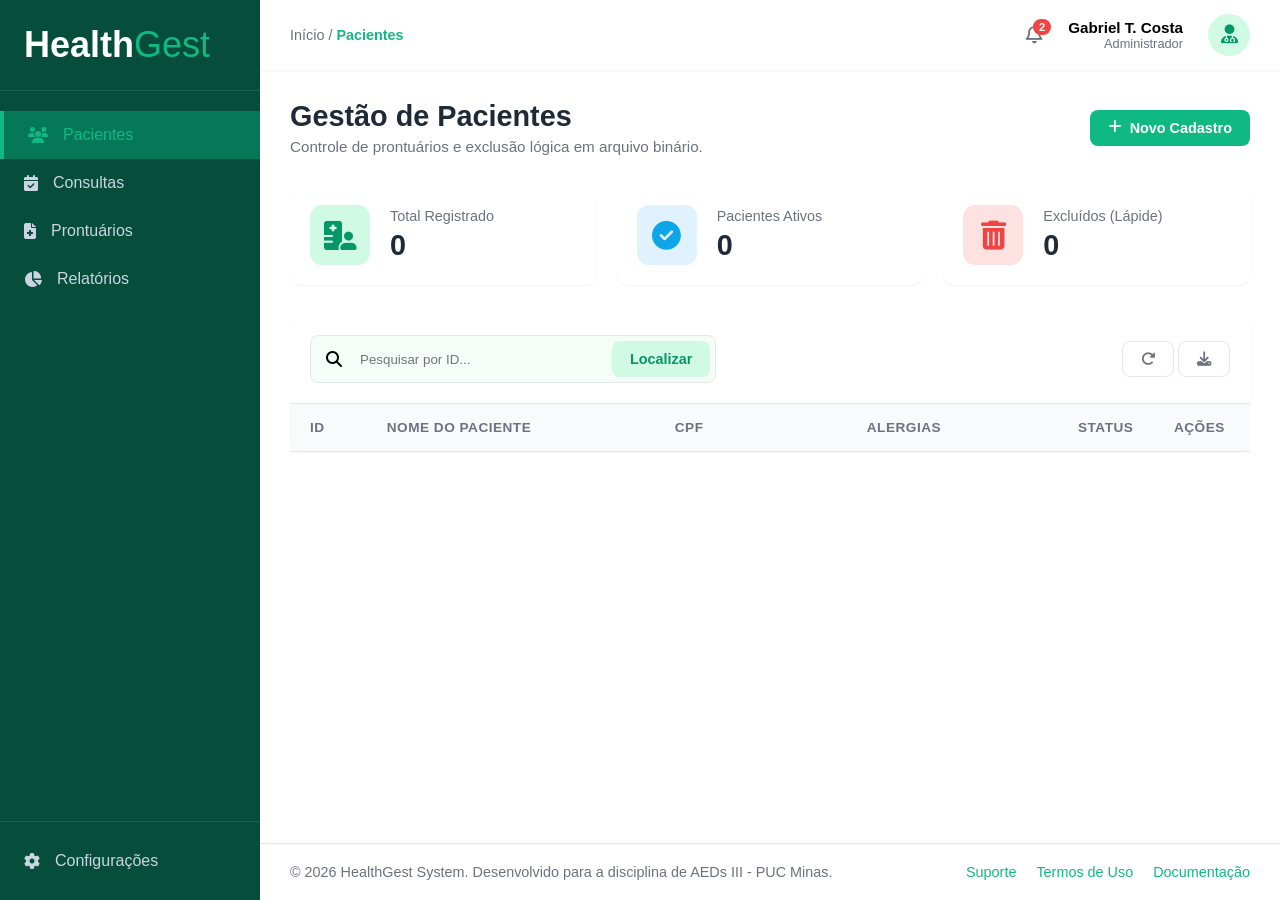
==== src/main/resources/public/index.html @ bc112fdf "Maven adicionado e com post" ====
<!DOCTYPE html>
<html lang="pt-BR">

<head>
    <meta charset="UTF-8">
    <meta name="viewport" content="width=device-width, initial-scale=1.0">
    <title>HealthGest | Gestão Clínica</title>

    <link href="https://fonts.googleapis.com/css2?family=Inter:wght@300;400;500;600;700&display=swap" rel="stylesheet">
    <link rel="stylesheet" href="https://cdnjs.cloudflare.com/ajax/libs/font-awesome/6.4.0/css/all.min.css">

    <link rel="stylesheet" href="css/global.css">
    <link rel="stylesheet" href="css/layout.css">
    <link rel="stylesheet" href="css/components.css">
</head>

<body>

    <!--Cabeçalho-->
    <aside class="sidebar" id="sidebar">
        <div class="sidebar-header">
            <h2>Health<span>Gest</span></h2>
        </div>

        <nav class="sidebar-nav">
            <a href="#" class="nav-item active">
                <i class="fa-solid fa-users"></i> Pacientes
            </a>
            <a href="#" class="nav-item">
                <i class="fa-solid fa-calendar-check"></i> Consultas
            </a>
            <a href="#" class="nav-item">
                <i class="fa-solid fa-file-medical"></i> Prontuários
            </a>
            <a href="#" class="nav-item">
                <i class="fa-solid fa-chart-pie"></i> Relatórios
            </a>
        </nav>

        <div class="sidebar-footer">
            <a href="#" class="nav-item config">
                <i class="fa-solid fa-gear"></i> Configurações
            </a>
        </div>
    </aside>

    <!--Parte de cima, com conta-->
    <div class="main-wrapper">

        <header class="topbar">
            <div class="topbar-left">
                <div class="breadcrumb">Início / <strong>Pacientes</strong></div>
            </div>

            <div class="user-profile">
                <div class="notifications"><i class="fa-regular fa-bell"></i><span class="badge">2</span></div>
                <div class="user-info">
                    <span class="user-name">Gabriel T. Costa</span>
                    <span class="user-role">Administrador</span>
                </div>
                <div class="avatar"><i class="fa-solid fa-user-doctor"></i></div>
            </div>
        </header>

        <!--Main-->
        <main class="content">
            <!--Gestão de pacientes-->
            <section id="section-pacientes" class="crud-section active">
                <!--Parte inicial dos pacientes-->
                <div class="page-header">
                    <div>
                        <h1>Gestão de Pacientes</h1>
                        <p>Controle de prontuários e exclusão lógica em arquivo binário.</p>
                    </div>
                    <button class="btn btn-primary shadow-hover" id="btnNovoPaciente">
                        <i class="fa-solid fa-plus"></i> Novo Cadastro
                    </button>
                </div>
                <!--Informações gerais do paciente-->
                <div class="stats-grid">
                    <div class="stat-card">
                        <div class="stat-icon bg-green"><i class="fa-solid fa-hospital-user"></i></div>
                        <div class="stat-info">
                            <h3>Total Registrado</h3>
                            <p id="statTotal">0</p>
                        </div>
                    </div>
                    <div class="stat-card">
                        <div class="stat-icon bg-blue"><i class="fa-solid fa-check-circle"></i></div>
                        <div class="stat-info">
                            <h3>Pacientes Ativos</h3>
                            <p id="statAtivos">0</p>
                        </div>
                    </div>
                    <div class="stat-card">
                        <div class="stat-icon bg-red"><i class="fa-solid fa-trash-can"></i></div>
                        <div class="stat-info">
                            <h3>Excluídos (Lápide)</h3>
                            <p id="statExcluidos">0</p>
                        </div>
                    </div>
                </div>
                <!--Mostra os pacientes gerais-->
                <div class="data-section">
                    <div class="toolbar">
                        <div class="search-box">
                            <i class="fa-solid fa-magnifying-glass"></i>
                            <input type="number" id="inputBuscaId" placeholder="Pesquisar por ID...">
                            <button class="btn btn-secondary" id="btnBuscar">Localizar</button>
                        </div>
                        <div class="toolbar-actions">
                            <button class="btn btn-outline" title="Atualizar Tabela"><i
                                    class="fa-solid fa-rotate-right"></i></button>
                            <button class="btn btn-outline" title="Exportar Dados"><i
                                    class="fa-solid fa-download"></i></button>
                        </div>
                    </div>

                    <div class="table-container">
                        <table id="tabelaPacientes">
                            <thead>
                                <tr>
                                    <th width="8%">ID</th>
                                    <th width="30%">Nome do Paciente</th>
                                    <th width="20%">CPF</th>
                                    <th width="22%">Alergias</th>
                                    <th width="10%">Status</th>
                                    <th width="10%">Ações</th>
                                </tr>
                            </thead>
                            <tbody id="listaPacientes">
                            </tbody>
                        </table>
                    </div>
                </div>
            </section>
        </main>

        <!--Footer-->
        <footer class="footer">
            <p>&copy; 2026 HealthGest System. Desenvolvido para a disciplina de AEDs III - PUC Minas.</p>
            <div class="footer-links">
                <a href="#">Suporte</a>
                <a href="#">Termos de Uso</a>
                <a href="#">Documentação</a>
            </div>
        </footer>
    </div>

    <!--Modal de cadastro de um novo paciente-->
    <div class="modal-overlay" id="modalPaciente">
        <div class="modal">
            <div class="modal-header">
                <h2 id="modalTitle"><i class="fa-solid fa-user-plus"></i> Cadastro de Paciente</h2>
                <button class="btn-close" id="btnFecharModal"><i class="fa-solid fa-xmark"></i></button>
            </div>
            <div class="modal-body">
                <form id="formPaciente">
                    <input type="hidden" id="pacienteId">

                    <div class="form-grid">
                        <div class="input-group full-width">
                            <label for="nome">Nome Completo</label>
                            <div class="input-with-icon">
                                <i class="fa-regular fa-user"></i>
                                <input type="text" id="nome" placeholder="Nome do paciente" required>
                            </div>
                        </div>

                        <div class="input-group">
                            <label for="cpf">CPF</label>
                            <div class="input-with-icon">
                                <i class="fa-regular fa-id-card"></i>
                                <input type="text" id="cpf" placeholder="00000000000" maxlength="11" required>
                            </div>
                        </div>

                        <div class="input-group full-width alergias-section">
                            <label for="alergiaInput">Quadro de Alergias (Opcional)</label>
                            <div class="alergia-add-box">
                                <input type="text" id="alergiaInput" placeholder="Ex: Penicilina, Amendoim...">
                                <button type="button" class="btn btn-secondary" id="btnAddAlergia"><i
                                        class="fa-solid fa-plus"></i></button>
                            </div>
                            <div class="tags-container" id="alergiasTags">
                            </div>
                        </div>
                    </div>
                </form>
            </div>
            <div class="modal-footer">
                <button class="btn btn-outline" id="btnCancelarModal">Cancelar</button>
                <button type="submit" class="btn btn-primary" form="formPaciente">
                    <i class="fa-solid fa-save"></i> Gravar no Arquivo
                </button>
            </div>
        </div>
    </div>

    <script type="module" src="js/app.js"></script>
    <script type="module" src="js/pages.js"></script>
    <script src="js/paciente-service.js"></script>
</body>

</html>
---- src/main/resources/public/css/global.css ----
:root {
    /* Paleta de Cores: Domínio Verde (Health Theme) */
    --primary: #10b981;       
    --primary-dark: #059669;  
    --primary-light: #d1fae5; 
    
    /* Neutros Esverdeados */
    --bg-body: #f4fdf8;      
    --bg-surface: #ffffff;    
    
    /* A Grande Mudança: Barra Lateral Verde Floresta */
    --sidebar-bg: #064e3b;    
    --sidebar-hover: #047857; 
    
    /* Textos e Bordas */
    --text-main: #1f2937;
    --text-muted: #6b7280;
    --border: #e5e7eb;
    
    /* Status */
    --danger: #ef4444;
    --danger-light: #fee2e2;
    --info: #0ea5e9;
    --info-light: #e0f2fe;
    
    /* Sombras e Transições */
    --shadow-sm: 0 1px 2px 0 rgba(0, 0, 0, 0.05);
    --shadow-md: 0 4px 6px -1px rgba(0, 0, 0, 0.1);
    --shadow-lg: 0 10px 15px -3px rgba(0, 0, 0, 0.1);
    --transition: all 0.2s ease-in-out;
}

*{
    margin: 0;
    padding: 0;
    box-sizing: border-box;
    font-family: 'Segoe UI', Tahoma, Geneva, Verdana, sans-serif;
}
---- src/main/resources/public/css/layout.css ----
/* --- SIDEBAR --- */
.sidebar {
  width: 260px;
  background-color: var(--sidebar-bg);
  color: #fff;
  display: flex;
  flex-direction: column;
  transition: var(--transition);
  position: fixed;
  height: 100vh;
  z-index: 1000;
}

.sidebar-header {
  padding: 24px;
  display: flex;
  align-items: center;
  gap: 12px;
  font-size: 1.5rem;
  border-bottom: 1px solid rgba(255, 255, 255, 0.1);
}

.logo-icon {
  color: var(--primary);
}
.sidebar-header h2 span {
  color: var(--primary);
  font-weight: 300;
}

.sidebar-nav {
  flex: 1;
  padding: 20px 0;
}

.nav-item {
  display: flex;
  align-items: center;
  gap: 15px;
  padding: 15px 24px;
  color: #cbd5e1;
  text-decoration: none;
  transition: var(--transition);
}

.nav-item:hover,
.nav-item.active {
  background-color: var(--sidebar-hover);
  color: var(--primary);
  border-left: 4px solid var(--primary);
}

.sidebar-footer {
  padding: 15px 0;
  border-top: 1px solid rgba(255, 255, 255, 0.1);
}

/* --- MAIN WRAPPER (Ajuste para a Sidebar fixa) --- */
.main-wrapper {
  flex: 1;
  margin-left: 260px;
  display: flex;
  flex-direction: column;
  min-height: 100vh;
}

/* --- TOPBAR --- */
.topbar {
  background-color: var(--bg-surface);
  height: 70px;
  padding: 0 30px;
  display: flex;
  justify-content: space-between;
  align-items: center;
  box-shadow: var(--shadow-sm);
  position: sticky;
  top: 0;
  z-index: 900;
}

.topbar-left {
  display: flex;
  align-items: center;
  gap: 20px;
}
.breadcrumb {
  color: var(--text-muted);
  font-size: 0.9rem;
}
.breadcrumb strong {
  color: var(--primary);
}

.user-profile {
  display: flex;
  align-items: center;
  gap: 25px;
}
.notifications {
  position: relative;
  cursor: pointer;
  color: var(--text-muted);
  font-size: 1.2rem;
}
.badge {
  position: absolute;
  top: -5px;
  right: -8px;
  background: var(--danger);
  color: white;
  font-size: 0.7rem;
  padding: 2px 6px;
  border-radius: 10px;
  font-weight: bold;
}

.user-info {
  display: flex;
  flex-direction: column;
  text-align: right;
}
.user-name {
  font-weight: 600;
  font-size: 0.95rem;
}
.user-role {
  font-size: 0.8rem;
  color: var(--text-muted);
}

.avatar {
  background-color: var(--primary-light);
  color: var(--primary-dark);
  width: 42px;
  height: 42px;
  border-radius: 50%;
  display: flex;
  justify-content: center;
  align-items: center;
  font-size: 1.2rem;
}

/* --- CONTENT --- */
.content {
  flex: 1;
  padding: 30px;
}

.page-header {
  display: flex;
  justify-content: space-between;
  align-items: center;
  margin-bottom: 30px;
}

.page-header h1 {
  font-size: 1.8rem;
  color: var(--text-main);
}
.page-header p {
  color: var(--text-muted);
  margin-top: 5px;
  font-size: 0.95rem;
}

/* --- FOOTER --- */
.footer {
  background-color: var(--bg-surface);
  padding: 20px 30px;
  display: flex;
  justify-content: space-between;
  align-items: center;
  border-top: 1px solid var(--border);
  color: var(--text-muted);
  font-size: 0.9rem;
}

.footer-links {
  display: flex;
  gap: 20px;
}
.footer-links a {
  color: var(--primary);
  text-decoration: none;
}
.footer-links a:hover {
  text-decoration: underline;
}

/* Esconde todas as seções, exceto a que tiver a classe active */
.crud-section {
  display: none;
}
.crud-section.active {
  display: block;
}
---- src/main/resources/public/css/components.css ----
/* --- BOTÕES --- */
.btn {
  padding: 10px 18px;
  border: none;
  border-radius: 8px;
  font-weight: 600;
  font-size: 0.9rem;
  cursor: pointer;
  transition: var(--transition);
  display: inline-flex;
  align-items: center;
  gap: 8px;
}
.btn-primary {
  background-color: var(--primary);
  color: white;
}
.btn-primary:hover {
  background-color: var(--primary-dark);
  transform: translateY(-1px);
  box-shadow: var(--shadow-md);
}
.btn-secondary {
  background-color: var(--primary-light);
  color: var(--primary-dark);
}
.btn-secondary:hover {
  background-color: #bbf7d0;
}
.btn-outline {
  background: transparent;
  border: 1px solid var(--border);
  color: var(--text-muted);
}
.btn-outline:hover {
  background: var(--bg-body);
  color: var(--text-main);
}
.btn-icon {
  background: none;
  border: none;
  font-size: 1.2rem;
  cursor: pointer;
  color: var(--text-muted);
}
.btn-action {
  padding: 6px;
  border-radius: 6px;
  background: transparent;
  cursor: pointer;
  transition: 0.2s;
}
.btn-action.edit {
  color: var(--info);
  border: 1px solid var(--info-light);
}
.btn-action.edit:hover {
  background: var(--info-light);
}
.btn-action.delete {
  color: var(--danger);
  border: 1px solid var(--danger-light);
}
.btn-action.delete:hover {
  background: var(--danger-light);
}

/* --- DASHBOARD CARDS --- */
.stats-grid {
  display: grid;
  grid-template-columns: repeat(3, 1fr);
  gap: 20px;
  margin-bottom: 30px;
}
.stat-card {
  background: var(--bg-surface);
  padding: 20px;
  border-radius: 12px;
  box-shadow: var(--shadow-sm);
  display: flex;
  align-items: center;
  gap: 20px;
}
.stat-icon {
  width: 60px;
  height: 60px;
  border-radius: 12px;
  display: flex;
  justify-content: center;
  align-items: center;
  font-size: 1.8rem;
}
.bg-green {
  background: var(--primary-light);
  color: var(--primary-dark);
}
.bg-blue {
  background: var(--info-light);
  color: var(--info);
}
.bg-red {
  background: var(--danger-light);
  color: var(--danger);
}
.stat-info h3 {
  font-size: 0.9rem;
  color: var(--text-muted);
  font-weight: 500;
}
.stat-info p {
  font-size: 1.8rem;
  font-weight: 700;
  color: var(--text-main);
  margin-top: 5px;
}

/* --- TABELA E BARRA DE FERRAMENTAS --- */
.data-section {
  background: var(--bg-surface);
  border-radius: 12px;
  box-shadow: var(--shadow-sm);
}
.toolbar {
  padding: 20px;
  border-bottom: 1px solid var(--border);
  display: flex;
  justify-content: space-between;
  align-items: center;
}
.search-box {
  display: flex;
  align-items: center;
  gap: 10px;
  background: var(--bg-body);
  padding: 5px 5px 5px 15px;
  border-radius: 8px;
  border: 1px solid var(--border);
}
.search-box input {
  border: none;
  background: transparent;
  outline: none;
  width: 250px;
  padding: 8px;
}
.table-container {
  overflow-x: auto;
}
table {
  width: 100%;
  border-collapse: collapse;
}
th,
td {
  padding: 16px 20px;
  text-align: left;
  border-bottom: 1px solid var(--border);
}
th {
  background-color: #f8fafc;
  font-weight: 600;
  color: var(--text-muted);
  font-size: 0.85rem;
  text-transform: uppercase;
  letter-spacing: 0.5px;
}
tbody tr {
  transition: var(--transition);
}
tbody tr:hover {
  background-color: #f8fafc;
}
.status-badge {
  padding: 4px 10px;
  border-radius: 20px;
  font-size: 0.8rem;
  font-weight: 600;
}
.status-ativo {
  background: var(--primary-light);
  color: var(--primary-dark);
}
.status-excluido {
  background: var(--danger-light);
  color: var(--danger);
}

/* --- MODAL E FORMULÁRIOS --- */
.modal-overlay {
  position: fixed;
  top: 0;
  left: 0;
  right: 0;
  bottom: 0;
  background: rgba(15, 23, 42, 0.6);
  display: flex;
  justify-content: center;
  align-items: center;
  z-index: 2000;
  opacity: 0;
  visibility: hidden;
  transition: var(--transition);
  backdrop-filter: blur(2px);
}
.modal-overlay.active {
  opacity: 1;
  visibility: visible;
}
.modal {
  background: var(--bg-surface);
  width: 100%;
  max-width: 600px;
  border-radius: 12px;
  box-shadow: var(--shadow-lg);
  transform: translateY(-20px);
  transition: var(--transition);
}
.modal-overlay.active .modal {
  transform: translateY(0);
}
.modal-header {
  padding: 20px 25px;
  border-bottom: 1px solid var(--border);
  display: flex;
  justify-content: space-between;
  align-items: center;
}
.modal-header h2 {
  font-size: 1.25rem;
  display: flex;
  align-items: center;
  gap: 10px;
}
.btn-close {
  background: none;
  border: none;
  font-size: 1.5rem;
  color: var(--text-muted);
  cursor: pointer;
  transition: 0.2s;
}
.btn-close:hover {
  color: var(--danger);
  transform: rotate(90deg);
}
.modal-body {
  padding: 25px;
}

.form-grid {
  display: grid;
  grid-template-columns: 1fr 1fr;
  gap: 20px;
}
.full-width {
  grid-column: 1 / -1;
}
.input-group label {
  display: block;
  font-size: 0.9rem;
  font-weight: 500;
  margin-bottom: 8px;
  color: var(--text-main);
}
.input-with-icon {
  position: relative;
}
.input-with-icon i {
  position: absolute;
  left: 14px;
  top: 50%;
  transform: translateY(-50%);
  color: var(--text-muted);
}
.input-with-icon input {
  width: 100%;
  padding: 12px 12px 12px 40px;
  border: 1px solid var(--border);
  border-radius: 8px;
  outline: none;
  transition: var(--transition);
  font-size: 0.95rem;
}
.input-with-icon input:focus {
  border-color: var(--primary);
  box-shadow: 0 0 0 3px var(--primary-light);
}

.alergia-add-box {
  display: flex;
  gap: 10px;
}
.alergia-add-box input {
  flex: 1;
  padding: 10px 14px;
  border: 1px solid var(--border);
  border-radius: 8px;
  outline: none;
}
.alergia-add-box input:focus {
  border-color: var(--primary);
}
.tags-container {
  display: flex;
  flex-wrap: wrap;
  gap: 8px;
  margin-top: 12px;
}
.tag {
  background: var(--bg-body);
  color: var(--text-main);
  padding: 5px 12px;
  border-radius: 6px;
  font-size: 0.85rem;
  border: 1px solid var(--border);
  display: flex;
  align-items: center;
  gap: 8px;
}
.tag i {
  color: var(--text-muted);
  cursor: pointer;
}
.tag i:hover {
  color: var(--danger);
}

.modal-footer {
  padding: 20px 25px;
  border-top: 1px solid var(--border);
  display: flex;
  justify-content: flex-end;
  gap: 12px;
  background: #f8fafc;
  border-radius: 0 0 12px 12px;
}


/* No arquivo components.css */

.modal {
    background: var(--bg-surface);
    width: 95%; /* Garante margem em telas pequenas */
    max-width: 600px;
    max-height: 90vh; /* Não deixa o modal ser maior que a altura da tela */
    border-radius: 12px;
    box-shadow: var(--shadow-lg);
    display: flex;
    flex-direction: column; /* Organiza header, body e footer */
    overflow: hidden; /* Garante que nada saia das bordas arredondadas */
}

.modal-body {
    padding: 25px;
    overflow-y: auto; /* Se o conteúdo crescer demais, cria uma barra de rolagem interna */
}

/* Força a quebra de texto em nomes muito longos na tabela */
table td {
    max-width: 250px; /* Limite para a coluna de nome */
    white-space: nowrap;
    overflow: hidden;
    text-overflow: ellipsis; /* Adiciona "..." se o nome for gigante */
}

/* Se quiser que o nome quebre em várias linhas em vez de "..." */
table td.nome-paciente {
    white-space: normal;
    word-break: break-word;
}

.input-group, .input-group{
  max-width: 30rem;
}
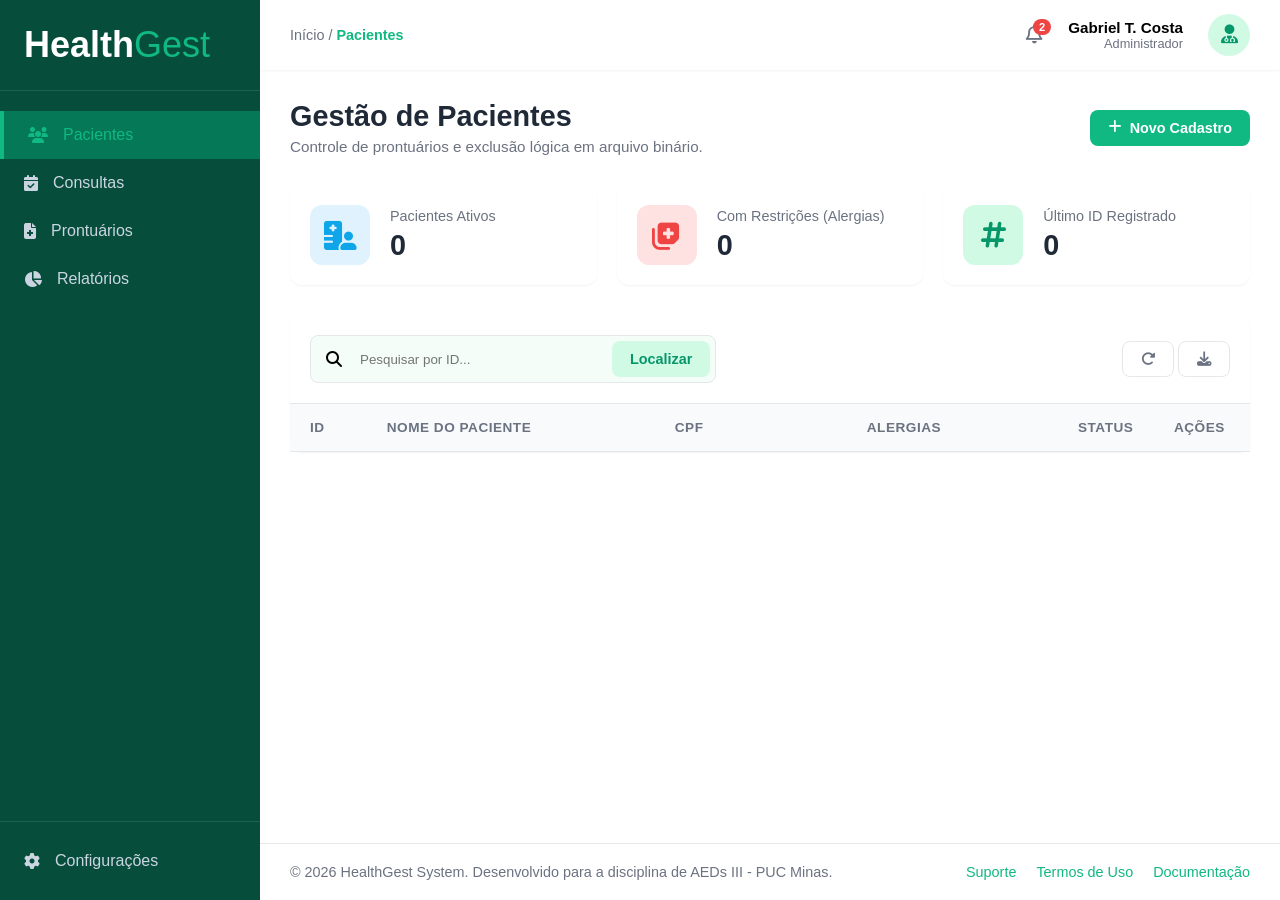
==== commit 5bcd3d6c: "Correções no CRUD pacientes" ====
--- a/src/main/resources/public/index.html
+++ b/src/main/resources/public/index.html
@@ -23,10 +23,10 @@
         </div>
 
         <nav class="sidebar-nav">
-            <a href="#" class="nav-item active">
+            <a href="#pacientes" class="nav-item active">
                 <i class="fa-solid fa-users"></i> Pacientes
             </a>
-            <a href="#" class="nav-item">
+            <a href="#consultas" class="nav-item">
                 <i class="fa-solid fa-calendar-check"></i> Consultas
             </a>
             <a href="#" class="nav-item">
@@ -79,24 +79,24 @@
                 <!--Informações gerais do paciente-->
                 <div class="stats-grid">
                     <div class="stat-card">
-                        <div class="stat-icon bg-green"><i class="fa-solid fa-hospital-user"></i></div>
-                        <div class="stat-info">
-                            <h3>Total Registrado</h3>
-                            <p id="statTotal">0</p>
-                        </div>
-                    </div>
-                    <div class="stat-card">
-                        <div class="stat-icon bg-blue"><i class="fa-solid fa-check-circle"></i></div>
+                        <div class="stat-icon bg-blue"><i class="fa-solid fa-hospital-user"></i></div>
                         <div class="stat-info">
                             <h3>Pacientes Ativos</h3>
                             <p id="statAtivos">0</p>
                         </div>
                     </div>
                     <div class="stat-card">
-                        <div class="stat-icon bg-red"><i class="fa-solid fa-trash-can"></i></div>
+                        <div class="stat-icon bg-red"><i class="fa-solid fa-notes-medical"></i></div>
                         <div class="stat-info">
-                            <h3>Excluídos (Lápide)</h3>
-                            <p id="statExcluidos">0</p>
+                            <h3>Com Restrições (Alergias)</h3>
+                            <p id="statAlergias">0</p>
+                        </div>
+                    </div>
+                    <div class="stat-card">
+                        <div class="stat-icon bg-green"><i class="fa-solid fa-hashtag"></i></div>
+                        <div class="stat-info">
+                            <h3>Último ID Registrado</h3>
+                            <p id="statUltimoId">0</p>
                         </div>
                     </div>
                 </div>
@@ -109,7 +109,7 @@
                             <button class="btn btn-secondary" id="btnBuscar">Localizar</button>
                         </div>
                         <div class="toolbar-actions">
-                            <button class="btn btn-outline" title="Atualizar Tabela"><i
+                            <button class="btn btn-outline" id="btnRecarregar" title="Atualizar Tabela"><i
                                     class="fa-solid fa-rotate-right"></i></button>
                             <button class="btn btn-outline" title="Exportar Dados"><i
                                     class="fa-solid fa-download"></i></button>
@@ -197,9 +197,26 @@
         </div>
     </div>
 
-    <script type="module" src="js/app.js"></script>
-    <script type="module" src="js/pages.js"></script>
-    <script src="js/paciente-service.js"></script>
+    <!--Confirmar exclusão-->
+    <div class="modal-confirm-overlay" id="modalConfirmacao">
+        <div class="modal-confirm">
+            <i class="fa-solid fa-circle-exclamation modal-confirm-icon"></i>
+            <h3>Excluir Paciente?</h3>
+            <p>Tem certeza que deseja excluir este registro? A lápide será adicionada no arquivo binário.</p>
+            <div class="modal-confirm-actions">
+                <button class="btn btn-outline" id="btnCancelarExclusao">Cancelar</button>
+                <button class="btn btn-primary" id="btnConfirmarExclusao"
+                    style="background-color: #ef4444; border-color: #ef4444;">
+                    Sim, excluir
+                </button>
+            </div>
+        </div>
+    </div>
+
+    <script src="js/ui/toast.js"></script>
+    <script src="js/ui/layout.js"></script>
+    <script src="js/services/paciente-api.js"></script>
+    <script src="js/controllers/paciente-controller.js"></script>
 </body>
 
 </html>
--- a/src/main/resources/public/css/components.css
+++ b/src/main/resources/public/css/components.css
@@ -335,40 +335,182 @@
   border-radius: 0 0 12px 12px;
 }
 
-
 /* No arquivo components.css */
 
 .modal {
-    background: var(--bg-surface);
-    width: 95%; /* Garante margem em telas pequenas */
-    max-width: 600px;
-    max-height: 90vh; /* Não deixa o modal ser maior que a altura da tela */
-    border-radius: 12px;
-    box-shadow: var(--shadow-lg);
-    display: flex;
-    flex-direction: column; /* Organiza header, body e footer */
-    overflow: hidden; /* Garante que nada saia das bordas arredondadas */
+  background: var(--bg-surface);
+  width: 95%; /* Garante margem em telas pequenas */
+  max-width: 600px;
+  max-height: 90vh; /* Não deixa o modal ser maior que a altura da tela */
+  border-radius: 12px;
+  box-shadow: var(--shadow-lg);
+  display: flex;
+  flex-direction: column; /* Organiza header, body e footer */
+  overflow: hidden; /* Garante que nada saia das bordas arredondadas */
 }
 
 .modal-body {
-    padding: 25px;
-    overflow-y: auto; /* Se o conteúdo crescer demais, cria uma barra de rolagem interna */
+  padding: 25px;
+  overflow-y: auto; /* Se o conteúdo crescer demais, cria uma barra de rolagem interna */
 }
 
 /* Força a quebra de texto em nomes muito longos na tabela */
 table td {
-    max-width: 250px; /* Limite para a coluna de nome */
-    white-space: nowrap;
-    overflow: hidden;
-    text-overflow: ellipsis; /* Adiciona "..." se o nome for gigante */
+  max-width: 250px; /* Limite para a coluna de nome */
+  white-space: nowrap;
+  overflow: hidden;
+  text-overflow: ellipsis; /* Adiciona "..." se o nome for gigante */
 }
 
 /* Se quiser que o nome quebre em várias linhas em vez de "..." */
 table td.nome-paciente {
-    white-space: normal;
-    word-break: break-word;
-}
-
-.input-group, .input-group{
+  white-space: normal;
+  word-break: break-word;
+}
+
+.input-group,
+.input-group {
   max-width: 30rem;
-}+}
+
+/* Container que segura todos os toasts no canto da tela */
+#toast-container {
+  position: fixed;
+  bottom: 30px;
+  right: 30px;
+  z-index: 9999;
+  display: flex;
+  flex-direction: column;
+  gap: 15px;
+}
+
+/* O design da notificação */
+.toast {
+  min-width: 280px;
+  padding: 16px 24px;
+  border-radius: 8px;
+  color: #fff;
+  font-weight: 500;
+  box-shadow: 0 10px 25px rgba(0, 0, 0, 0.2);
+  display: flex;
+  align-items: center;
+  gap: 12px;
+  /* Animação: Entra em 0.3s, e some depois de 2.7s */
+  animation:
+    slideIn 0.3s ease forwards,
+    fadeOut 0.3s ease 2.7s forwards;
+}
+
+/* Cores dinâmicas baseadas no tipo da mensagem */
+.toast.sucesso {
+  background-color: #10b981;
+  border-left: 6px solid #059669;
+}
+.toast.erro {
+  background-color: #ef4444;
+  border-left: 6px solid #b91c1c;
+}
+.toast.aviso {
+  background-color: #f59e0b;
+  border-left: 6px solid #b45309;
+}
+
+@keyframes slideIn {
+  from {
+    transform: translateX(120%);
+    opacity: 0;
+  }
+  to {
+    transform: translateX(0);
+    opacity: 1;
+  }
+}
+
+@keyframes fadeOut {
+  from {
+    opacity: 1;
+  }
+  to {
+    opacity: 0;
+  }
+}
+
+/* --- EFEITOS DE HOVER NOS ÍCONES DA TABELA --- */
+.btn-icon {
+  transition: all 0.2s ease;
+  color: #64748b; /* Cor cinza padrão */
+  cursor: pointer;
+}
+
+/* Hover no botão de Editar (Fica Azul e cresce um pouco) */
+.btn-icon:hover {
+  color: #3b82f6;
+  transform: scale(1.15);
+}
+
+/* Hover no botão de Excluir (Fica Vermelho e cresce um pouco) */
+.btn-icon.delete:hover {
+  color: #ef4444;
+  transform: scale(1.15);
+}
+
+/* --- MODAL BONITO DE CONFIRMAÇÃO DE EXCLUSÃO --- */
+.modal-confirm-overlay {
+  position: fixed;
+  top: 0;
+  left: 0;
+  width: 100%;
+  height: 100%;
+  background: rgba(0, 0, 0, 0.6);
+  display: flex;
+  align-items: center;
+  justify-content: center;
+  opacity: 0;
+  visibility: hidden;
+  transition: all 0.3s ease;
+  z-index: 10000;
+}
+
+.modal-confirm-overlay.active {
+  opacity: 1;
+  visibility: visible;
+}
+
+.modal-confirm {
+  background: #fff;
+  padding: 32px 24px;
+  border-radius: 12px;
+  width: 100%;
+  max-width: 350px;
+  text-align: center;
+  box-shadow: 0 10px 25px rgba(0, 0, 0, 0.2);
+  transform: translateY(-20px);
+  transition: all 0.3s ease;
+}
+
+.modal-confirm-overlay.active .modal-confirm {
+  transform: translateY(0);
+}
+
+.modal-confirm-icon {
+  font-size: 56px;
+  color: #ef4444;
+  margin-bottom: 16px;
+}
+
+.modal-confirm h3 {
+  margin-bottom: 8px;
+  color: #1e293b;
+}
+.modal-confirm p {
+  color: #64748b;
+  font-size: 14px;
+  margin-bottom: 24px;
+  line-height: 1.5;
+}
+
+.modal-confirm-actions {
+  display: flex;
+  gap: 12px;
+  justify-content: center;
+}
